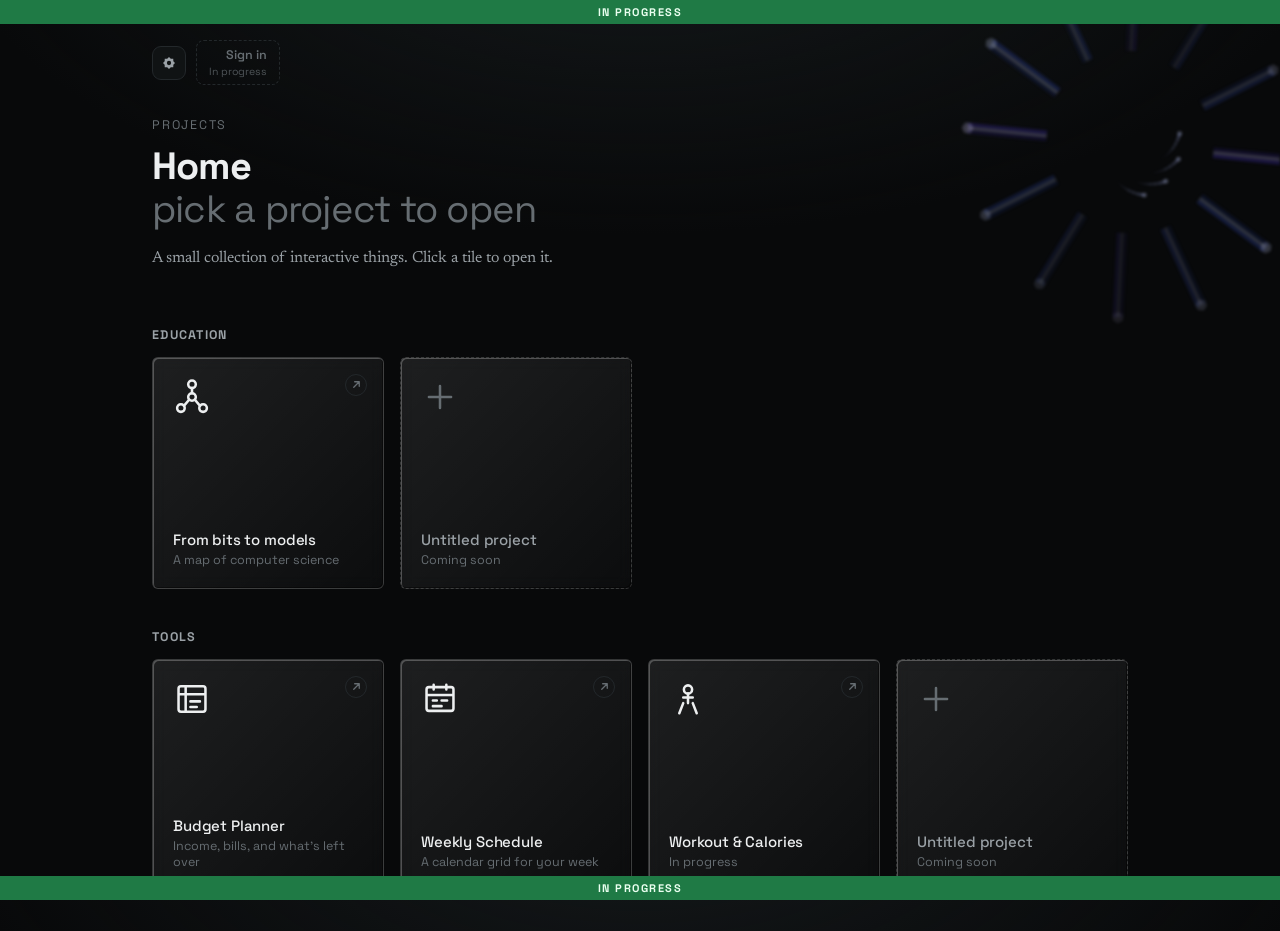
==== index.html @ ea74d9d4 "Remove Games and Misc from the menu again My own regression from the previous commit: the 400%-zoom " ====
<!doctype html>
<html>
<head>
<meta charset="utf-8">
<meta name="viewport" content="width=device-width,initial-scale=1">
<title>Home</title>
<link rel="preconnect" href="https://fonts.googleapis.com">
<link rel="preconnect" href="https://fonts.gstatic.com" crossorigin>
<link href="https://fonts.googleapis.com/css2?family=Space+Grotesk:wght@400;500;700&family=Newsreader:ital,opsz,wght@0,6..72,300;0,6..72,400;1,6..72,300&display=swap" rel="stylesheet">
<link rel="stylesheet" href="style.css?v=21">
</head>
<body>
<canvas id="bg"></canvas>
<div class="bottom-mist" aria-hidden="true"></div>

<div class="page">

  <div class="topbar">
    <button type="button" class="settings-btn" id="settingsBtn" aria-haspopup="dialog" aria-expanded="false" aria-controls="settingsPanel" aria-label="Display settings">
      <svg viewBox="0 0 24 24" width="16" height="16" xmlns="http://www.w3.org/2000/svg" aria-hidden="true">
        <path fill="currentColor" fill-rule="evenodd" d="M21,12 L18.5,14.7 L18.4,18.4 L14.7,18.5 L12,21 L9.3,18.5 L5.6,18.4 L5.5,14.7 L3,12 L5.5,9.3 L5.6,5.6 L9.3,5.5 L12,3 L14.7,5.5 L18.4,5.6 L18.5,9.3 Z M8.8,12 A3.2,3.2 0 1,0 15.2,12 A3.2,3.2 0 1,0 8.8,12 Z"/>
      </svg>
    </button>
    <div id="authWidget" class="auth-widget"></div>

    <div class="settings-panel" id="settingsPanel" role="dialog" aria-label="Display settings" hidden>
      <div class="settings-head">
        <h2>Display</h2>
        <button type="button" class="settings-close" id="settingsClose" aria-label="Close">&times;</button>
      </div>

      <div class="settings-row">
        <label for="setHue">Theme color</label>
        <input type="range" id="setHue" min="0" max="359" step="1">
      </div>
      <label class="settings-check">
        <input type="checkbox" id="setRandomHue">
        Random color each visit
      </label>

      <div class="settings-div"></div>
      <p class="settings-label">Background components</p>

      <label class="settings-check"><input type="checkbox" id="setRods"> Spinning rod ring</label>
      <label class="settings-check"><input type="checkbox" id="setLights"> Flying lights</label>
      <label class="settings-check"><input type="checkbox" id="setFlakes"> Drifting flakes</label>
      <label class="settings-check"><input type="checkbox" id="setMist"> Bottom mist glow</label>

      <button type="button" class="ghost-btn" id="settingsReset">Reset to defaults</button>
    </div>
  </div>

  <header>
    <p class="eyebrow">Projects</p>
    <h1>Home<span>pick a project to open</span></h1>
    <p class="blurb">A small collection of interactive things. Click a tile to open it.</p>
  </header>

  <section class="category">
    <h2 class="category-title">Education</h2>
    <div class="grid">

      <a class="tile" href="from-bits-to-models/map.html">
        <div class="icon" aria-hidden="true">
          <svg viewBox="0 0 24 24" fill="none" xmlns="http://www.w3.org/2000/svg">
            <circle cx="5" cy="19" r="2.4" stroke="currentColor" stroke-width="1.6"/>
            <circle cx="12" cy="12" r="2.4" stroke="currentColor" stroke-width="1.6"/>
            <circle cx="19" cy="19" r="2.4" stroke="currentColor" stroke-width="1.6"/>
            <circle cx="12" cy="4" r="2.4" stroke="currentColor" stroke-width="1.6"/>
            <path d="M6.9 17.6 10.3 13.6M13.7 13.6 17.1 17.6M12 9.6V6.4" stroke="currentColor" stroke-width="1.6" stroke-linecap="round"/>
          </svg>
        </div>
        <div>
          <div class="label">From bits to models</div>
          <div class="sub">A map of computer science</div>
        </div>
        <span class="go" aria-hidden="true">
          <svg viewBox="0 0 12 12" fill="none" xmlns="http://www.w3.org/2000/svg">
            <path d="M3 9 9 3M4 3h5v5" stroke="currentColor" stroke-width="1.4" stroke-linecap="round" stroke-linejoin="round"/>
          </svg>
        </span>
      </a>

      <div class="tile placeholder" aria-disabled="true">
        <div class="icon" aria-hidden="true">
          <svg viewBox="0 0 24 24" fill="none" xmlns="http://www.w3.org/2000/svg">
            <path d="M12 5v14M5 12h14" stroke="currentColor" stroke-width="1.6" stroke-linecap="round"/>
          </svg>
        </div>
        <div>
          <div class="label">Untitled project</div>
          <div class="sub">Coming soon</div>
        </div>
      </div>

    </div>
  </section>

  <section class="category">
    <h2 class="category-title">Tools</h2>
    <div class="grid">

      <a class="tile" href="budget-planner/planner.html">
        <div class="icon" aria-hidden="true">
          <svg viewBox="0 0 24 24" fill="none" xmlns="http://www.w3.org/2000/svg">
            <rect x="3.5" y="4" width="17" height="16" rx="1.5" stroke="currentColor" stroke-width="1.6"/>
            <path d="M3.5 9h17M8 4v16" stroke="currentColor" stroke-width="1.6"/>
            <path d="M11 13.5h6M11 17h4" stroke="currentColor" stroke-width="1.6" stroke-linecap="round"/>
          </svg>
        </div>
        <div>
          <div class="label">Budget Planner</div>
          <div class="sub">Income, bills, and what's left over</div>
        </div>
        <span class="go" aria-hidden="true">
          <svg viewBox="0 0 12 12" fill="none" xmlns="http://www.w3.org/2000/svg">
            <path d="M3 9 9 3M4 3h5v5" stroke="currentColor" stroke-width="1.4" stroke-linecap="round" stroke-linejoin="round"/>
          </svg>
        </span>
      </a>

      <a class="tile" href="weekly-schedule/schedule.html">
        <div class="icon" aria-hidden="true">
          <svg viewBox="0 0 24 24" fill="none" xmlns="http://www.w3.org/2000/svg">
            <rect x="3.5" y="4.5" width="17" height="15" rx="1.5" stroke="currentColor" stroke-width="1.6"/>
            <path d="M3.5 9.5h17" stroke="currentColor" stroke-width="1.6"/>
            <path d="M8 3v3M16 3v3" stroke="currentColor" stroke-width="1.6" stroke-linecap="round"/>
            <path d="M7.5 13h2.5M13 13h3.5M7.5 16.5h5.5" stroke="currentColor" stroke-width="1.6" stroke-linecap="round"/>
          </svg>
        </div>
        <div>
          <div class="label">Weekly Schedule</div>
          <div class="sub">A calendar grid for your week</div>
        </div>
        <span class="go" aria-hidden="true">
          <svg viewBox="0 0 12 12" fill="none" xmlns="http://www.w3.org/2000/svg">
            <path d="M3 9 9 3M4 3h5v5" stroke="currentColor" stroke-width="1.4" stroke-linecap="round" stroke-linejoin="round"/>
          </svg>
        </span>
      </a>

      <a class="tile" href="workout-tracker/tracker.html">
        <div class="icon" aria-hidden="true">
          <svg viewBox="0 0 24 24" fill="none" xmlns="http://www.w3.org/2000/svg">
            <circle cx="12" cy="6" r="2.6" stroke="currentColor" stroke-width="1.6"/>
            <path d="M12 8.6v6M9 11h6" stroke="currentColor" stroke-width="1.6" stroke-linecap="round"/>
            <path d="M9 14.6 6.5 21M15 14.6 17.5 21" stroke="currentColor" stroke-width="1.6" stroke-linecap="round"/>
          </svg>
        </div>
        <div>
          <div class="label">Workout &amp; Calories</div>
          <div class="sub">In progress</div>
        </div>
        <span class="go" aria-hidden="true">
          <svg viewBox="0 0 12 12" fill="none" xmlns="http://www.w3.org/2000/svg">
            <path d="M3 9 9 3M4 3h5v5" stroke="currentColor" stroke-width="1.4" stroke-linecap="round" stroke-linejoin="round"/>
          </svg>
        </span>
      </a>

      <div class="tile placeholder" aria-disabled="true">
        <div class="icon" aria-hidden="true">
          <svg viewBox="0 0 24 24" fill="none" xmlns="http://www.w3.org/2000/svg">
            <path d="M12 5v14M5 12h14" stroke="currentColor" stroke-width="1.6" stroke-linecap="round"/>
          </svg>
        </div>
        <div>
          <div class="label">Untitled project</div>
          <div class="sub">Coming soon</div>
        </div>
      </div>

    </div>
  </section>



</div>

<script src="assets/wip-banner.js?v=1"></script>
<script src="assets/spiral-bg.js?v=8"></script>
<script type="module">
  import { initAuthWidget } from "./assets/auth-widget.js?v=2";
  initAuthWidget(document.getElementById("authWidget"));
</script>
<script>
  // ---------------------------------------------------------------
  // display settings -- stored client-side only (localStorage), no
  // account or server involved. Controls which ambient background
  // pieces render and whether their color theme is random each visit
  // or pinned to a chosen hue.
  // ---------------------------------------------------------------
  // a distinct key from Not-e's -- both sites share the ecrane0107.github.io
  // origin, so github.io/Not-e and github.io/U-Not-E would otherwise read
  // and write the exact same localStorage entry and bleed settings into
  // each other
  const SETTINGS_KEY = "unote-display-settings:v1";
  const DEFAULT_SETTINGS = { hue: null, rods: true, lights: true, flakes: false, mist: false };

  function loadSettings() {
    try {
      const raw = localStorage.getItem(SETTINGS_KEY);
      if (!raw) return { ...DEFAULT_SETTINGS };
      const parsed = JSON.parse(raw);
      return { ...DEFAULT_SETTINGS, ...parsed };
    } catch (e) {
      return { ...DEFAULT_SETTINGS };
    }
  }
  function saveSettings(s) {
    try { localStorage.setItem(SETTINGS_KEY, JSON.stringify(s)); } catch (e) { /* private browsing etc -- just won't persist */ }
  }

  let settings = loadSettings();
  let spiral = null;
  const mistEl = document.querySelector(".bottom-mist");

  // (re)builds the whole ambient effect from the current settings --
  // spiral-bg.js's returned handle has its own stop(), so swapping
  // settings live just tears down the old instance and starts a fresh
  // one, no page reload needed
  function applyEffects() {
    if (spiral) spiral.stop();
    spiral = initSpiralBackground(document.getElementById("bg"), {
      intensity: 0.32,
      radiusScale: 0.1,
      centerX: 0.88,
      centerY: 0.16,
      barCount: settings.rods ? 12 : 0,
      cubeCount: settings.flakes ? 10 : 0,
      particleCount: settings.lights ? null : 0,
      fps: 24,
      hue: settings.hue,
    });
    document.documentElement.style.setProperty("--mist-hue", spiral.hue);
    mistEl.classList.toggle("is-hidden", !settings.mist);
  }

  function updateSetting(patch) {
    settings = { ...settings, ...patch };
    saveSettings(settings);
    applyEffects();
    syncControls();
  }

  const hueInput = document.getElementById("setHue");
  const randomHueInput = document.getElementById("setRandomHue");
  const rodsInput = document.getElementById("setRods");
  const lightsInput = document.getElementById("setLights");
  const flakesInput = document.getElementById("setFlakes");
  const mistInput = document.getElementById("setMist");

  function syncControls() {
    const isRandom = settings.hue === null;
    randomHueInput.checked = isRandom;
    hueInput.disabled = isRandom;
    hueInput.value = isRandom ? spiral.hue : settings.hue;
    rodsInput.checked = settings.rods;
    lightsInput.checked = settings.lights;
    flakesInput.checked = settings.flakes;
    mistInput.checked = settings.mist;
  }

  applyEffects();
  syncControls();

  hueInput.addEventListener("input", () => updateSetting({ hue: Number(hueInput.value) }));
  randomHueInput.addEventListener("change", () => {
    updateSetting({ hue: randomHueInput.checked ? null : spiral.hue });
  });
  rodsInput.addEventListener("change", () => updateSetting({ rods: rodsInput.checked }));
  lightsInput.addEventListener("change", () => updateSetting({ lights: lightsInput.checked }));
  flakesInput.addEventListener("change", () => updateSetting({ flakes: flakesInput.checked }));
  mistInput.addEventListener("change", () => updateSetting({ mist: mistInput.checked }));

  document.getElementById("settingsReset").addEventListener("click", () => {
    settings = { ...DEFAULT_SETTINGS };
    saveSettings(settings);
    applyEffects();
    syncControls();
  });

  // ---------------------------------------------------------------
  // settings panel open/close
  // ---------------------------------------------------------------
  const settingsBtn = document.getElementById("settingsBtn");
  const settingsPanel = document.getElementById("settingsPanel");
  function openSettings() {
    settingsPanel.hidden = false;
    settingsBtn.setAttribute("aria-expanded", "true");
  }
  function closeSettings() {
    settingsPanel.hidden = true;
    settingsBtn.setAttribute("aria-expanded", "false");
  }
  settingsBtn.addEventListener("click", () => {
    if (settingsPanel.hidden) openSettings(); else closeSettings();
  });
  document.getElementById("settingsClose").addEventListener("click", closeSettings);
  document.addEventListener("keydown", (e) => {
    if (e.key === "Escape" && !settingsPanel.hidden) closeSettings();
  });
  document.addEventListener("click", (e) => {
    if (settingsPanel.hidden) return;
    if (settingsPanel.contains(e.target) || settingsBtn.contains(e.target)) return;
    closeSettings();
  });
</script>
</body>
</html>
---- style.css ----
:root{
  --ground:#0C0E0F;
  --ground-deep:#08090A;
  --panel:#101314;
  --panel-hi:#1A1E20;
  --line:#23282B;
  --ink:#EDEFF0;
  --ink-mid:#9AA1A6;
  --ink-dim:#666D72;
  --focus:#EDEFF0;
}
*{box-sizing:border-box}
html,body{height:100%}
body{
  margin:0;
  background:
    radial-gradient(ellipse 90% 60% at 50% -10%, #14181A 0%, transparent 60%),
    var(--ground-deep);
  color:var(--ink);
  font-family:"Space Grotesk",system-ui,sans-serif;
  min-height:100dvh;
}

#bg{
  position:fixed;
  inset:0;
  z-index:0;
  width:100%;
  height:100%;
  display:block;
  pointer-events:none;
  filter:blur(1.5px);
}

/* a soft glow rising off the bottom edge of the page -- tinted to match
   whatever random theme color spiral-bg.js picked this load (see the
   inline script setting --mist-hue), gently breathing rather than static
   so it reads as something alive back there, not a flat gradient */
.bottom-mist{
  position:fixed;
  inset:auto 0 0 0;
  height:42vh;
  z-index:0;
  pointer-events:none;
  background:
    radial-gradient(ellipse 85% 100% at 50% 100%, hsla(var(--mist-hue,220), 75%, 58%, .28), transparent 68%),
    radial-gradient(ellipse 50% 70% at 50% 100%, hsla(var(--mist-hue,220), 85%, 70%, .22), transparent 60%);
  filter:blur(6px);
  mix-blend-mode:screen;
  animation:mist-breathe 9s ease-in-out infinite;
}
.bottom-mist.is-hidden{display:none} /* toggled off via the display-settings panel */
@keyframes mist-breathe{
  0%,100%{opacity:.75;transform:translateY(0)}
  50%{opacity:1;transform:translateY(-1.5%)}
}
@media (prefers-reduced-motion:reduce){
  .bottom-mist{animation:none}
}

.page{
  position:relative;
  z-index:1;
  max-width:1040px;
  margin:0 auto;
  padding:40px 32px 40px; /* 24px + the 24px "In progress" banner pinned above (see wip-banner.js) */
  min-height:100dvh;
  display:flex;
  flex-direction:column;
}

/* the display-settings button and the sitewide sign-in widget share one
   row at the top of the page. This used to be position:fixed, with the
   page's top padding hardcoded to clear it -- which only held as long as
   the row stayed exactly one line tall. At high zoom or with a longer
   signed-in name the widget grows and there's nothing left to clear it,
   so the row sits in normal flow now: it can't overlap what follows it,
   whatever height it ends up being. flex-wrap lets the widget drop below
   the gear rather than running off the side. */
.topbar{
  position:relative;
  z-index:5;
  display:flex;
  align-items:center;
  gap:10px;
  flex-wrap:wrap;
  margin-bottom:32px;
}
.settings-btn{
  display:inline-flex;
  align-items:center;
  justify-content:center;
  width:34px;height:34px;
  background:var(--panel);
  border:1px solid var(--line);
  border-radius:9px;
  color:var(--ink-mid);
  cursor:pointer;
}
.settings-btn:hover{color:var(--ink);border-color:var(--ink-dim)}
.settings-btn:focus-visible,
.settings-btn[aria-expanded="true"]{outline:2px solid var(--focus);outline-offset:1px}

/* any page can drop <div id="authWidget"></div> and call
   initAuthWidget() on it (see assets/auth-widget.js) to get the same
   signed-in state -- currently only used here, nested inside .topbar,
   which is what actually fixes it in place; a page using it standalone
   would need its own positioning */
.auth-widget{
  display:flex;
  align-items:center;
  font-family:"Space Grotesk",sans-serif;
}
.auth-signin-btn{
  padding:7px 14px;
  background:var(--ink);
  border:0;
  border-radius:7px;
  color:var(--ground-deep);
  font:600 13px "Space Grotesk",sans-serif;
  cursor:pointer;
}
.auth-signin-btn:hover{background:#fff}
.auth-signin-btn:disabled{opacity:.5;cursor:default}
.auth-signin-btn:focus-visible{outline:2px solid var(--focus);outline-offset:2px}
.auth-user{
  display:flex;
  align-items:center;
  gap:8px;
  padding:5px 6px 5px 12px;
  background:var(--panel);
  border:1px solid var(--line);
  border-radius:20px;
}
.auth-user[hidden]{display:none} /* display:flex above otherwise ties with and beats the UA [hidden] rule */
.auth-avatar{
  width:22px;height:22px;
  border-radius:50%;
  display:block;
}
.auth-name{
  font-size:12.5px;
  font-weight:500;
  color:var(--ink-mid);
  max-width:120px;
  overflow:hidden;
  text-overflow:ellipsis;
  white-space:nowrap;
}
.auth-signout-btn{
  padding:5px 10px;
  background:var(--panel-hi);
  border:1px solid var(--line);
  border-radius:14px;
  color:var(--ink-dim);
  font:500 11.5px "Space Grotesk",sans-serif;
  cursor:pointer;
}
.auth-signout-btn:hover{color:var(--ink);border-color:var(--ink-dim)}
.auth-signout-btn:focus-visible{outline:2px solid var(--focus);outline-offset:1px}
.auth-error{
  margin:0;
  font-size:11.5px;
  color:var(--ink-dim);
  max-width:180px;
  text-align:right;
}

/* display-settings dropdown -- anchored to the bottom of .topbar rather
   than a hardcoded `top`, so it follows the button wherever that row
   ends up. Being absolute (in-page) rather than fixed is what makes it
   usable at high zoom: the panel is taller than a 256px-tall viewport,
   and while it was fixed the bottom of it (mist toggle, reset button)
   couldn't be reached at all -- now the page just scrolls to it.
   Everything in it persists to localStorage only, no account involved. */
.settings-panel{
  position:absolute;
  top:calc(100% + 6px);
  left:0;
  z-index:6;
  width:250px;
  max-width:calc(100vw - 40px);
  padding:16px;
  background:var(--panel);
  border:1px solid var(--line);
  border-radius:12px;
  box-shadow:0 16px 40px rgba(0,0,0,.45);
}
.settings-head{
  display:flex;
  align-items:center;
  justify-content:space-between;
  margin:0 0 12px;
}
.settings-head h2{margin:0;font-size:14px;font-weight:700;color:var(--ink)}
.settings-close{
  width:24px;height:24px;
  display:inline-flex;align-items:center;justify-content:center;
  background:none;
  border:0;
  border-radius:6px;
  color:var(--ink-dim);
  font-size:16px;
  line-height:1;
  cursor:pointer;
}
.settings-close:hover{color:var(--ink)}
.settings-close:focus-visible{outline:2px solid var(--focus);outline-offset:1px}

.settings-row{display:flex;flex-direction:column;gap:8px;margin:0 0 4px}
.settings-row label{font-size:12px;color:var(--ink-mid)}
.settings-row input[type="range"]{
  width:100%;
  accent-color:hsl(var(--mist-hue,220),75%,60%);
}

.settings-check{
  display:flex;
  align-items:center;
  gap:8px;
  padding:6px 0;
  font-size:12.5px;
  color:var(--ink-mid);
  cursor:pointer;
}
.settings-check input{accent-color:var(--ink)}
.settings-check:has(input:disabled){opacity:.5;cursor:default}

.settings-div{height:1px;background:var(--line);margin:10px 0}
.settings-label{
  margin:0 0 2px;
  font-size:11px;
  letter-spacing:.06em;
  text-transform:uppercase;
  color:var(--ink-dim);
}

.settings-panel .ghost-btn{
  width:100%;
  margin-top:10px;
  padding:8px 12px;
  background:var(--ground);
  border:1px solid var(--line);
  border-radius:7px;
  color:var(--ink-mid);
  font:500 12px "Space Grotesk",sans-serif;
  cursor:pointer;
}
.settings-panel .ghost-btn:hover{color:var(--ink);border-color:var(--ink-dim)}

/* sign-in isn't live yet (see assets/auth-widget.js) -- a greyed-out,
   non-interactive stand-in so it reads as "not built yet", same idea as
   the placeholder project tile below */
.auth-placeholder{
  display:flex;
  flex-direction:column;
  align-items:flex-end;
  gap:2px;
  padding:6px 12px;
  border:1px dashed var(--line);
  border-radius:8px;
  cursor:default;
}
.auth-placeholder-label{
  font-size:12.5px;
  font-weight:600;
  color:var(--ink-dim);
}
.auth-placeholder-sub{
  font-size:10.5px;
  color:var(--ink-dim);
  opacity:.75;
}

@media (max-width:560px){
  .page{padding:38px 20px 28px} /* 14px + the 24px top banner */
  .topbar{margin-bottom:22px}
  .auth-name{max-width:70px}
  .settings-panel{width:auto;left:0;right:0;max-width:none}
}

header{margin-bottom:56px}
.eyebrow{
  margin:0 0 12px;
  font-size:12.5px;
  letter-spacing:.14em;
  text-transform:uppercase;
  color:var(--ink-dim);
}
h1{
  margin:0;
  font-size:38px;
  line-height:1.12;
  font-weight:700;
  letter-spacing:-0.02em;
}
h1 span{display:block;color:var(--ink-dim);font-weight:400}
.blurb{
  margin:16px 0 0;
  max-width:52ch;
  font-family:"Newsreader",Georgia,serif;
  font-size:16px;
  line-height:1.55;
  color:var(--ink-mid);
}

.grid{
  position:relative;
  z-index:1;
  display:grid;
  grid-template-columns:repeat(auto-fill,minmax(200px,1fr));
  gap:16px;
}

.tile{
  position:relative;
  z-index:1;
  display:flex;
  flex-direction:column;
  justify-content:space-between;
  aspect-ratio:1/1;
  padding:20px;
  border-radius:6px;
  background:linear-gradient(135deg, rgba(255,255,255,.09), rgba(255,255,255,.02));
  border:1px solid rgba(255,255,255,.16);
  box-shadow:
    inset 1px 1px 0 rgba(255,255,255,.25),
    inset -1px -1px 0 rgba(0,0,0,.45);
  backdrop-filter:blur(8px) saturate(1.05);
  -webkit-backdrop-filter:blur(8px) saturate(1.05);
  text-decoration:none;
  color:var(--ink);
  cursor:pointer;
  transition:transform .18s ease, border-color .18s ease, background .18s ease;
}
.tile:hover{
  background:linear-gradient(135deg, rgba(255,255,255,.15), rgba(255,255,255,.04));
  border-color:rgba(255,255,255,.32);
}
.tile:focus-visible{outline:2px solid var(--focus);outline-offset:2px}

.tile .icon{
  width:38px;height:38px;
  display:flex;align-items:center;justify-content:center;
  color:var(--ink);
}
.tile .icon svg{width:100%;height:100%}

.tile .label{
  font-size:15px;
  font-weight:500;
  letter-spacing:-0.01em;
}
.tile .sub{
  margin-top:3px;
  font-size:12.5px;
  color:var(--ink-dim);
  font-weight:400;
}

.tile .go{
  position:absolute;
  top:16px;right:16px;
  width:22px;height:22px;
  border-radius:50%;
  border:1px solid var(--line);
  display:flex;align-items:center;justify-content:center;
  color:var(--ink-dim);
  transition:border-color .16s ease, color .16s ease, transform .16s ease;
}
.tile:hover .go{border-color:var(--ink-mid);color:var(--ink);transform:translate(1px,-1px)}
.tile .go svg{width:11px;height:11px}

/* placeholder / coming-soon tiles */
.tile.placeholder{
  cursor:default;
  border-style:dashed;
  color:var(--ink-dim);
}
.tile.placeholder:hover{
  background:var(--panel);
  border-color:var(--line);
  transform:none;
}
.tile.placeholder .icon{color:var(--ink-dim)}
.tile.placeholder .go{display:none}
.tile.placeholder .label{color:var(--ink-mid)}

/* project categories -- each is its own heading + its own .grid, so the
   auto-fill tile layout still works exactly the same within a section */
.category{margin-bottom:40px}
.category:last-child{margin-bottom:0}
.category-title{
  margin:0 0 14px;
  font-size:12.5px;
  font-weight:700;
  letter-spacing:.1em;
  text-transform:uppercase;
  color:var(--ink-mid);
}

@media (max-width:560px){
  .page{padding:78px 20px 28px}
  header{margin-bottom:32px}
  h1{font-size:30px}
  .blurb{font-size:14.5px}

  .grid{grid-template-columns:1fr;gap:10px}

  .tile{
    flex-direction:row;
    align-items:center;
    justify-content:flex-start;
    aspect-ratio:auto;
    gap:14px;
    padding:14px 46px 14px 14px;
  }
  .tile .icon{width:30px;height:30px;flex:0 0 auto}
  .tile .icon + div{flex:1;min-width:0}
  .tile .go{top:50%;right:14px;transform:translateY(-50%)}
  .tile:hover .go{transform:translateY(-50%) translate(1px,-1px)}
}
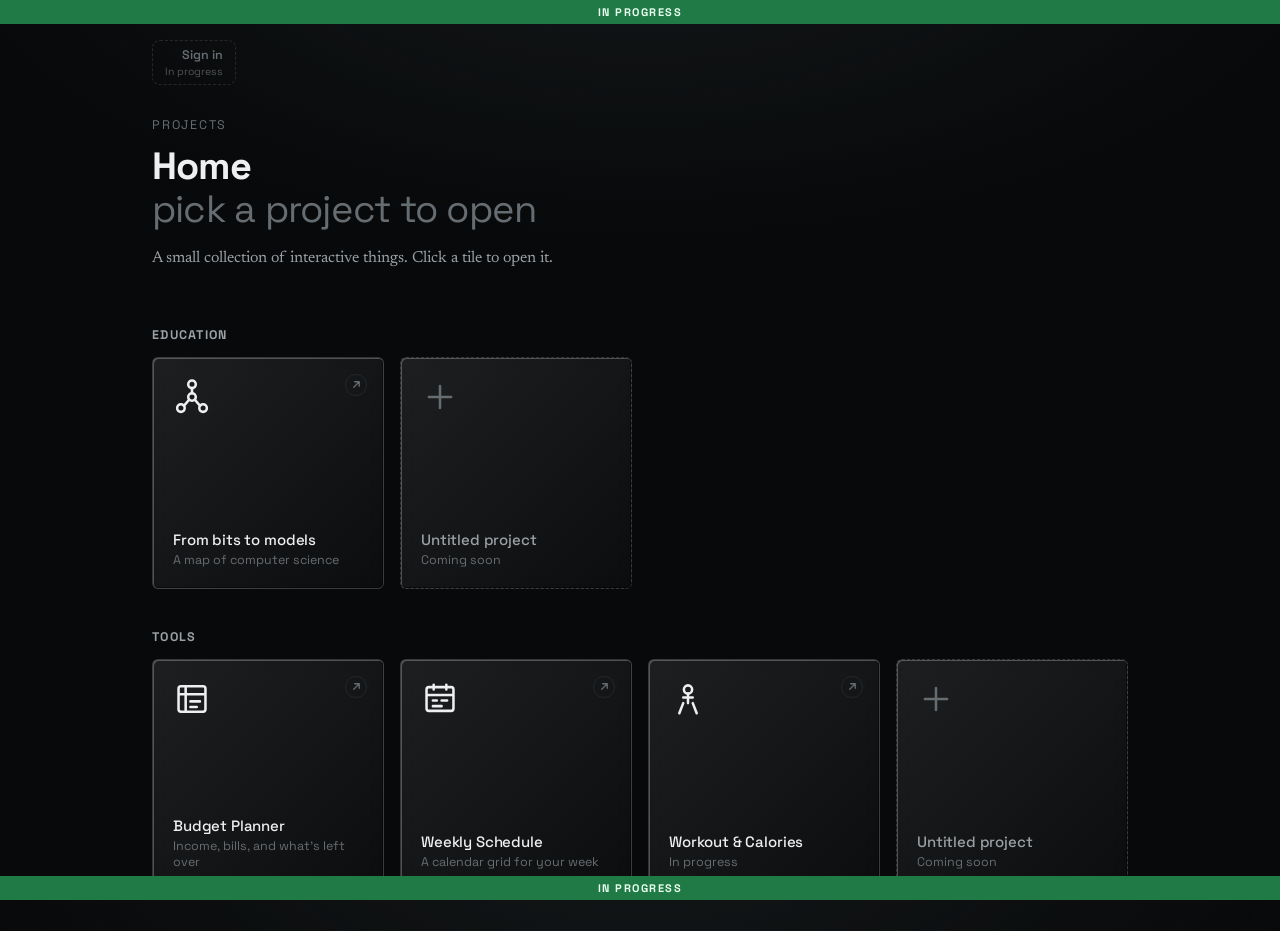
==== commit 3426fa90: "Drop the animated background; keep the menu plain This repo doesn't need the ambient canvas. Removed" ====
--- a/index.html
+++ b/index.html
@@ -7,47 +7,13 @@
 <link rel="preconnect" href="https://fonts.googleapis.com">
 <link rel="preconnect" href="https://fonts.gstatic.com" crossorigin>
 <link href="https://fonts.googleapis.com/css2?family=Space+Grotesk:wght@400;500;700&family=Newsreader:ital,opsz,wght@0,6..72,300;0,6..72,400;1,6..72,300&display=swap" rel="stylesheet">
-<link rel="stylesheet" href="style.css?v=21">
+<link rel="stylesheet" href="style.css?v=22">
 </head>
 <body>
-<canvas id="bg"></canvas>
-<div class="bottom-mist" aria-hidden="true"></div>
-
 <div class="page">
 
   <div class="topbar">
-    <button type="button" class="settings-btn" id="settingsBtn" aria-haspopup="dialog" aria-expanded="false" aria-controls="settingsPanel" aria-label="Display settings">
-      <svg viewBox="0 0 24 24" width="16" height="16" xmlns="http://www.w3.org/2000/svg" aria-hidden="true">
-        <path fill="currentColor" fill-rule="evenodd" d="M21,12 L18.5,14.7 L18.4,18.4 L14.7,18.5 L12,21 L9.3,18.5 L5.6,18.4 L5.5,14.7 L3,12 L5.5,9.3 L5.6,5.6 L9.3,5.5 L12,3 L14.7,5.5 L18.4,5.6 L18.5,9.3 Z M8.8,12 A3.2,3.2 0 1,0 15.2,12 A3.2,3.2 0 1,0 8.8,12 Z"/>
-      </svg>
-    </button>
     <div id="authWidget" class="auth-widget"></div>
-
-    <div class="settings-panel" id="settingsPanel" role="dialog" aria-label="Display settings" hidden>
-      <div class="settings-head">
-        <h2>Display</h2>
-        <button type="button" class="settings-close" id="settingsClose" aria-label="Close">&times;</button>
-      </div>
-
-      <div class="settings-row">
-        <label for="setHue">Theme color</label>
-        <input type="range" id="setHue" min="0" max="359" step="1">
-      </div>
-      <label class="settings-check">
-        <input type="checkbox" id="setRandomHue">
-        Random color each visit
-      </label>
-
-      <div class="settings-div"></div>
-      <p class="settings-label">Background components</p>
-
-      <label class="settings-check"><input type="checkbox" id="setRods"> Spinning rod ring</label>
-      <label class="settings-check"><input type="checkbox" id="setLights"> Flying lights</label>
-      <label class="settings-check"><input type="checkbox" id="setFlakes"> Drifting flakes</label>
-      <label class="settings-check"><input type="checkbox" id="setMist"> Bottom mist glow</label>
-
-      <button type="button" class="ghost-btn" id="settingsReset">Reset to defaults</button>
-    </div>
   </div>
 
   <header>
@@ -174,137 +140,12 @@
   </section>
 
 
-
 </div>
 
 <script src="assets/wip-banner.js?v=1"></script>
-<script src="assets/spiral-bg.js?v=8"></script>
 <script type="module">
   import { initAuthWidget } from "./assets/auth-widget.js?v=2";
   initAuthWidget(document.getElementById("authWidget"));
 </script>
-<script>
-  // ---------------------------------------------------------------
-  // display settings -- stored client-side only (localStorage), no
-  // account or server involved. Controls which ambient background
-  // pieces render and whether their color theme is random each visit
-  // or pinned to a chosen hue.
-  // ---------------------------------------------------------------
-  // a distinct key from Not-e's -- both sites share the ecrane0107.github.io
-  // origin, so github.io/Not-e and github.io/U-Not-E would otherwise read
-  // and write the exact same localStorage entry and bleed settings into
-  // each other
-  const SETTINGS_KEY = "unote-display-settings:v1";
-  const DEFAULT_SETTINGS = { hue: null, rods: true, lights: true, flakes: false, mist: false };
-
-  function loadSettings() {
-    try {
-      const raw = localStorage.getItem(SETTINGS_KEY);
-      if (!raw) return { ...DEFAULT_SETTINGS };
-      const parsed = JSON.parse(raw);
-      return { ...DEFAULT_SETTINGS, ...parsed };
-    } catch (e) {
-      return { ...DEFAULT_SETTINGS };
-    }
-  }
-  function saveSettings(s) {
-    try { localStorage.setItem(SETTINGS_KEY, JSON.stringify(s)); } catch (e) { /* private browsing etc -- just won't persist */ }
-  }
-
-  let settings = loadSettings();
-  let spiral = null;
-  const mistEl = document.querySelector(".bottom-mist");
-
-  // (re)builds the whole ambient effect from the current settings --
-  // spiral-bg.js's returned handle has its own stop(), so swapping
-  // settings live just tears down the old instance and starts a fresh
-  // one, no page reload needed
-  function applyEffects() {
-    if (spiral) spiral.stop();
-    spiral = initSpiralBackground(document.getElementById("bg"), {
-      intensity: 0.32,
-      radiusScale: 0.1,
-      centerX: 0.88,
-      centerY: 0.16,
-      barCount: settings.rods ? 12 : 0,
-      cubeCount: settings.flakes ? 10 : 0,
-      particleCount: settings.lights ? null : 0,
-      fps: 24,
-      hue: settings.hue,
-    });
-    document.documentElement.style.setProperty("--mist-hue", spiral.hue);
-    mistEl.classList.toggle("is-hidden", !settings.mist);
-  }
-
-  function updateSetting(patch) {
-    settings = { ...settings, ...patch };
-    saveSettings(settings);
-    applyEffects();
-    syncControls();
-  }
-
-  const hueInput = document.getElementById("setHue");
-  const randomHueInput = document.getElementById("setRandomHue");
-  const rodsInput = document.getElementById("setRods");
-  const lightsInput = document.getElementById("setLights");
-  const flakesInput = document.getElementById("setFlakes");
-  const mistInput = document.getElementById("setMist");
-
-  function syncControls() {
-    const isRandom = settings.hue === null;
-    randomHueInput.checked = isRandom;
-    hueInput.disabled = isRandom;
-    hueInput.value = isRandom ? spiral.hue : settings.hue;
-    rodsInput.checked = settings.rods;
-    lightsInput.checked = settings.lights;
-    flakesInput.checked = settings.flakes;
-    mistInput.checked = settings.mist;
-  }
-
-  applyEffects();
-  syncControls();
-
-  hueInput.addEventListener("input", () => updateSetting({ hue: Number(hueInput.value) }));
-  randomHueInput.addEventListener("change", () => {
-    updateSetting({ hue: randomHueInput.checked ? null : spiral.hue });
-  });
-  rodsInput.addEventListener("change", () => updateSetting({ rods: rodsInput.checked }));
-  lightsInput.addEventListener("change", () => updateSetting({ lights: lightsInput.checked }));
-  flakesInput.addEventListener("change", () => updateSetting({ flakes: flakesInput.checked }));
-  mistInput.addEventListener("change", () => updateSetting({ mist: mistInput.checked }));
-
-  document.getElementById("settingsReset").addEventListener("click", () => {
-    settings = { ...DEFAULT_SETTINGS };
-    saveSettings(settings);
-    applyEffects();
-    syncControls();
-  });
-
-  // ---------------------------------------------------------------
-  // settings panel open/close
-  // ---------------------------------------------------------------
-  const settingsBtn = document.getElementById("settingsBtn");
-  const settingsPanel = document.getElementById("settingsPanel");
-  function openSettings() {
-    settingsPanel.hidden = false;
-    settingsBtn.setAttribute("aria-expanded", "true");
-  }
-  function closeSettings() {
-    settingsPanel.hidden = true;
-    settingsBtn.setAttribute("aria-expanded", "false");
-  }
-  settingsBtn.addEventListener("click", () => {
-    if (settingsPanel.hidden) openSettings(); else closeSettings();
-  });
-  document.getElementById("settingsClose").addEventListener("click", closeSettings);
-  document.addEventListener("keydown", (e) => {
-    if (e.key === "Escape" && !settingsPanel.hidden) closeSettings();
-  });
-  document.addEventListener("click", (e) => {
-    if (settingsPanel.hidden) return;
-    if (settingsPanel.contains(e.target) || settingsBtn.contains(e.target)) return;
-    closeSettings();
-  });
-</script>
 </body>
 </html>
--- a/style.css
+++ b/style.css
@@ -21,43 +21,6 @@
   min-height:100dvh;
 }
 
-#bg{
-  position:fixed;
-  inset:0;
-  z-index:0;
-  width:100%;
-  height:100%;
-  display:block;
-  pointer-events:none;
-  filter:blur(1.5px);
-}
-
-/* a soft glow rising off the bottom edge of the page -- tinted to match
-   whatever random theme color spiral-bg.js picked this load (see the
-   inline script setting --mist-hue), gently breathing rather than static
-   so it reads as something alive back there, not a flat gradient */
-.bottom-mist{
-  position:fixed;
-  inset:auto 0 0 0;
-  height:42vh;
-  z-index:0;
-  pointer-events:none;
-  background:
-    radial-gradient(ellipse 85% 100% at 50% 100%, hsla(var(--mist-hue,220), 75%, 58%, .28), transparent 68%),
-    radial-gradient(ellipse 50% 70% at 50% 100%, hsla(var(--mist-hue,220), 85%, 70%, .22), transparent 60%);
-  filter:blur(6px);
-  mix-blend-mode:screen;
-  animation:mist-breathe 9s ease-in-out infinite;
-}
-.bottom-mist.is-hidden{display:none} /* toggled off via the display-settings panel */
-@keyframes mist-breathe{
-  0%,100%{opacity:.75;transform:translateY(0)}
-  50%{opacity:1;transform:translateY(-1.5%)}
-}
-@media (prefers-reduced-motion:reduce){
-  .bottom-mist{animation:none}
-}
-
 .page{
   position:relative;
   z-index:1;
@@ -86,20 +49,6 @@
   flex-wrap:wrap;
   margin-bottom:32px;
 }
-.settings-btn{
-  display:inline-flex;
-  align-items:center;
-  justify-content:center;
-  width:34px;height:34px;
-  background:var(--panel);
-  border:1px solid var(--line);
-  border-radius:9px;
-  color:var(--ink-mid);
-  cursor:pointer;
-}
-.settings-btn:hover{color:var(--ink);border-color:var(--ink-dim)}
-.settings-btn:focus-visible,
-.settings-btn[aria-expanded="true"]{outline:2px solid var(--focus);outline-offset:1px}
 
 /* any page can drop <div id="authWidget"></div> and call
    initAuthWidget() on it (see assets/auth-widget.js) to get the same
@@ -166,88 +115,6 @@
   text-align:right;
 }
 
-/* display-settings dropdown -- anchored to the bottom of .topbar rather
-   than a hardcoded `top`, so it follows the button wherever that row
-   ends up. Being absolute (in-page) rather than fixed is what makes it
-   usable at high zoom: the panel is taller than a 256px-tall viewport,
-   and while it was fixed the bottom of it (mist toggle, reset button)
-   couldn't be reached at all -- now the page just scrolls to it.
-   Everything in it persists to localStorage only, no account involved. */
-.settings-panel{
-  position:absolute;
-  top:calc(100% + 6px);
-  left:0;
-  z-index:6;
-  width:250px;
-  max-width:calc(100vw - 40px);
-  padding:16px;
-  background:var(--panel);
-  border:1px solid var(--line);
-  border-radius:12px;
-  box-shadow:0 16px 40px rgba(0,0,0,.45);
-}
-.settings-head{
-  display:flex;
-  align-items:center;
-  justify-content:space-between;
-  margin:0 0 12px;
-}
-.settings-head h2{margin:0;font-size:14px;font-weight:700;color:var(--ink)}
-.settings-close{
-  width:24px;height:24px;
-  display:inline-flex;align-items:center;justify-content:center;
-  background:none;
-  border:0;
-  border-radius:6px;
-  color:var(--ink-dim);
-  font-size:16px;
-  line-height:1;
-  cursor:pointer;
-}
-.settings-close:hover{color:var(--ink)}
-.settings-close:focus-visible{outline:2px solid var(--focus);outline-offset:1px}
-
-.settings-row{display:flex;flex-direction:column;gap:8px;margin:0 0 4px}
-.settings-row label{font-size:12px;color:var(--ink-mid)}
-.settings-row input[type="range"]{
-  width:100%;
-  accent-color:hsl(var(--mist-hue,220),75%,60%);
-}
-
-.settings-check{
-  display:flex;
-  align-items:center;
-  gap:8px;
-  padding:6px 0;
-  font-size:12.5px;
-  color:var(--ink-mid);
-  cursor:pointer;
-}
-.settings-check input{accent-color:var(--ink)}
-.settings-check:has(input:disabled){opacity:.5;cursor:default}
-
-.settings-div{height:1px;background:var(--line);margin:10px 0}
-.settings-label{
-  margin:0 0 2px;
-  font-size:11px;
-  letter-spacing:.06em;
-  text-transform:uppercase;
-  color:var(--ink-dim);
-}
-
-.settings-panel .ghost-btn{
-  width:100%;
-  margin-top:10px;
-  padding:8px 12px;
-  background:var(--ground);
-  border:1px solid var(--line);
-  border-radius:7px;
-  color:var(--ink-mid);
-  font:500 12px "Space Grotesk",sans-serif;
-  cursor:pointer;
-}
-.settings-panel .ghost-btn:hover{color:var(--ink);border-color:var(--ink-dim)}
-
 /* sign-in isn't live yet (see assets/auth-widget.js) -- a greyed-out,
    non-interactive stand-in so it reads as "not built yet", same idea as
    the placeholder project tile below */
@@ -276,7 +143,6 @@
   .page{padding:38px 20px 28px} /* 14px + the 24px top banner */
   .topbar{margin-bottom:22px}
   .auth-name{max-width:70px}
-  .settings-panel{width:auto;left:0;right:0;max-width:none}
 }
 
 header{margin-bottom:56px}
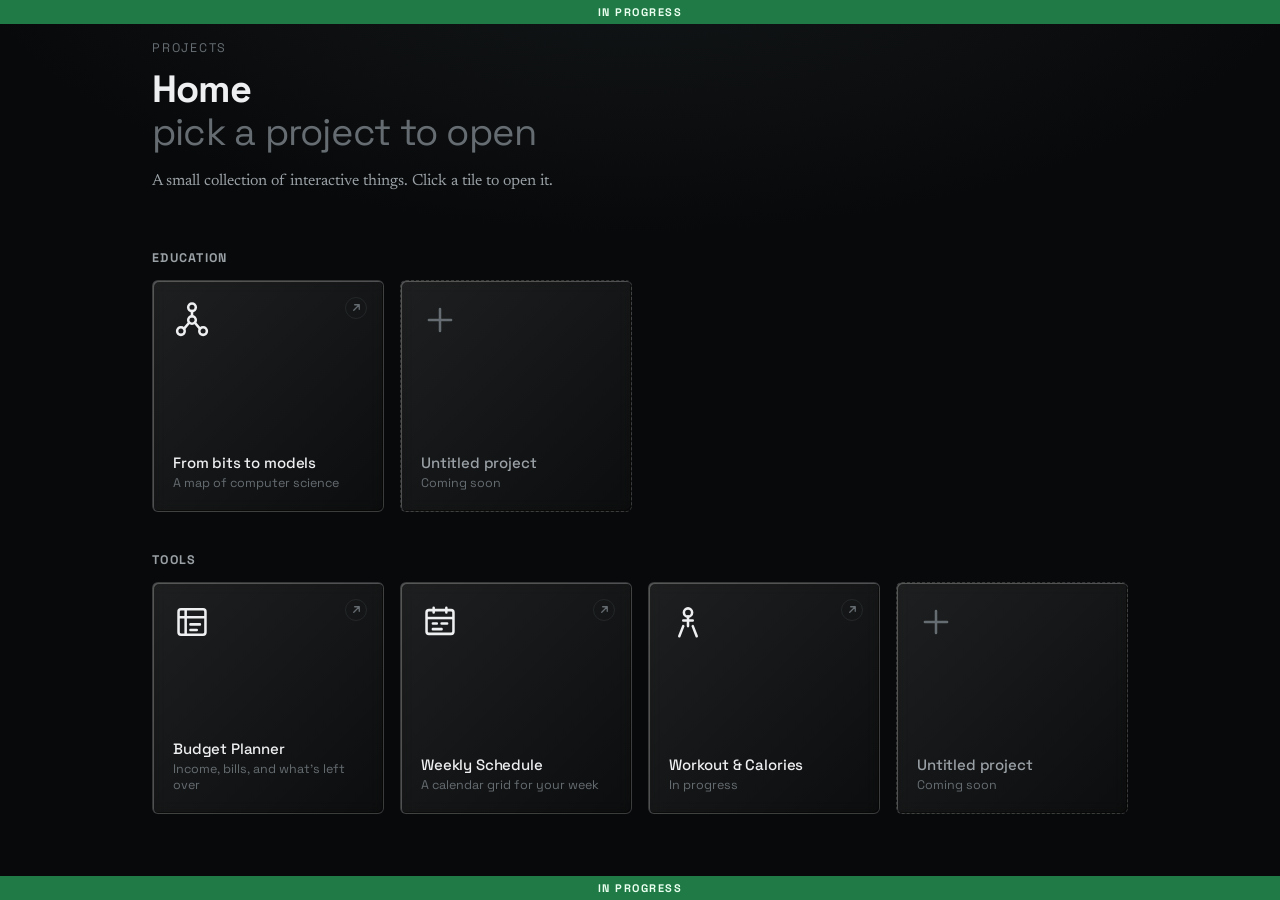
==== commit 2dc28fa6: "Remove the sign-in widget Nothing in this repo is account-gated, and the widget was a disabled place" ====
--- a/index.html
+++ b/index.html
@@ -7,14 +7,10 @@
 <link rel="preconnect" href="https://fonts.googleapis.com">
 <link rel="preconnect" href="https://fonts.gstatic.com" crossorigin>
 <link href="https://fonts.googleapis.com/css2?family=Space+Grotesk:wght@400;500;700&family=Newsreader:ital,opsz,wght@0,6..72,300;0,6..72,400;1,6..72,300&display=swap" rel="stylesheet">
-<link rel="stylesheet" href="style.css?v=22">
+<link rel="stylesheet" href="style.css?v=23">
 </head>
 <body>
 <div class="page">
-
-  <div class="topbar">
-    <div id="authWidget" class="auth-widget"></div>
-  </div>
 
   <header>
     <p class="eyebrow">Projects</p>
@@ -139,13 +135,8 @@
     </div>
   </section>
 
-
 </div>
 
 <script src="assets/wip-banner.js?v=1"></script>
-<script type="module">
-  import { initAuthWidget } from "./assets/auth-widget.js?v=2";
-  initAuthWidget(document.getElementById("authWidget"));
-</script>
 </body>
 </html>
--- a/style.css
+++ b/style.css
@@ -32,117 +32,8 @@
   flex-direction:column;
 }
 
-/* the display-settings button and the sitewide sign-in widget share one
-   row at the top of the page. This used to be position:fixed, with the
-   page's top padding hardcoded to clear it -- which only held as long as
-   the row stayed exactly one line tall. At high zoom or with a longer
-   signed-in name the widget grows and there's nothing left to clear it,
-   so the row sits in normal flow now: it can't overlap what follows it,
-   whatever height it ends up being. flex-wrap lets the widget drop below
-   the gear rather than running off the side. */
-.topbar{
-  position:relative;
-  z-index:5;
-  display:flex;
-  align-items:center;
-  gap:10px;
-  flex-wrap:wrap;
-  margin-bottom:32px;
-}
-
-/* any page can drop <div id="authWidget"></div> and call
-   initAuthWidget() on it (see assets/auth-widget.js) to get the same
-   signed-in state -- currently only used here, nested inside .topbar,
-   which is what actually fixes it in place; a page using it standalone
-   would need its own positioning */
-.auth-widget{
-  display:flex;
-  align-items:center;
-  font-family:"Space Grotesk",sans-serif;
-}
-.auth-signin-btn{
-  padding:7px 14px;
-  background:var(--ink);
-  border:0;
-  border-radius:7px;
-  color:var(--ground-deep);
-  font:600 13px "Space Grotesk",sans-serif;
-  cursor:pointer;
-}
-.auth-signin-btn:hover{background:#fff}
-.auth-signin-btn:disabled{opacity:.5;cursor:default}
-.auth-signin-btn:focus-visible{outline:2px solid var(--focus);outline-offset:2px}
-.auth-user{
-  display:flex;
-  align-items:center;
-  gap:8px;
-  padding:5px 6px 5px 12px;
-  background:var(--panel);
-  border:1px solid var(--line);
-  border-radius:20px;
-}
-.auth-user[hidden]{display:none} /* display:flex above otherwise ties with and beats the UA [hidden] rule */
-.auth-avatar{
-  width:22px;height:22px;
-  border-radius:50%;
-  display:block;
-}
-.auth-name{
-  font-size:12.5px;
-  font-weight:500;
-  color:var(--ink-mid);
-  max-width:120px;
-  overflow:hidden;
-  text-overflow:ellipsis;
-  white-space:nowrap;
-}
-.auth-signout-btn{
-  padding:5px 10px;
-  background:var(--panel-hi);
-  border:1px solid var(--line);
-  border-radius:14px;
-  color:var(--ink-dim);
-  font:500 11.5px "Space Grotesk",sans-serif;
-  cursor:pointer;
-}
-.auth-signout-btn:hover{color:var(--ink);border-color:var(--ink-dim)}
-.auth-signout-btn:focus-visible{outline:2px solid var(--focus);outline-offset:1px}
-.auth-error{
-  margin:0;
-  font-size:11.5px;
-  color:var(--ink-dim);
-  max-width:180px;
-  text-align:right;
-}
-
-/* sign-in isn't live yet (see assets/auth-widget.js) -- a greyed-out,
-   non-interactive stand-in so it reads as "not built yet", same idea as
-   the placeholder project tile below */
-.auth-placeholder{
-  display:flex;
-  flex-direction:column;
-  align-items:flex-end;
-  gap:2px;
-  padding:6px 12px;
-  border:1px dashed var(--line);
-  border-radius:8px;
-  cursor:default;
-}
-.auth-placeholder-label{
-  font-size:12.5px;
-  font-weight:600;
-  color:var(--ink-dim);
-}
-.auth-placeholder-sub{
-  font-size:10.5px;
-  color:var(--ink-dim);
-  opacity:.75;
-}
-
 @media (max-width:560px){
   .page{padding:38px 20px 28px} /* 14px + the 24px top banner */
-  .topbar{margin-bottom:22px}
-  .auth-name{max-width:70px}
 }
 
 header{margin-bottom:56px}
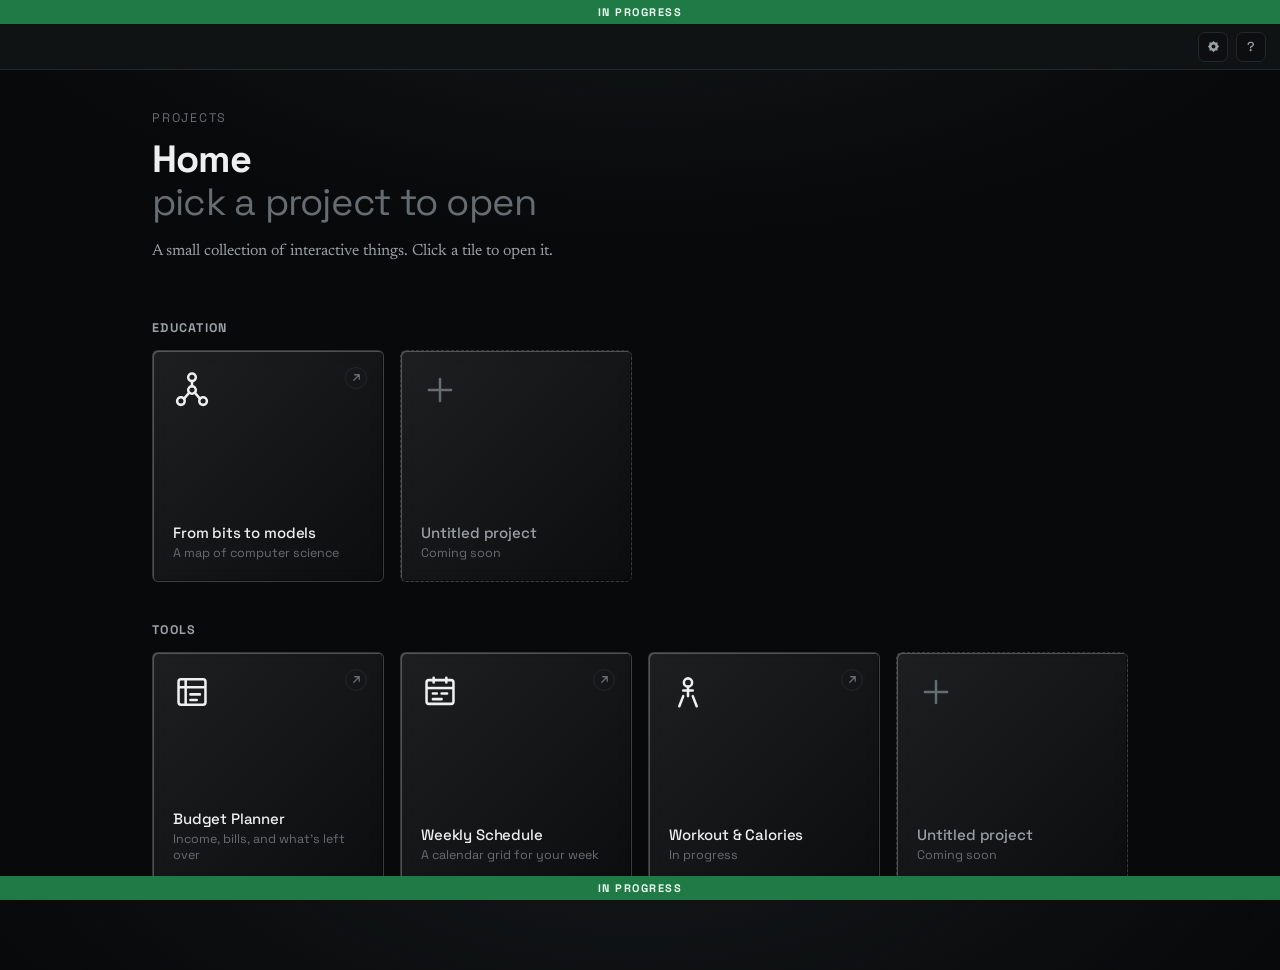
==== commit b40e9d60: "Light mode, a persistent site bar, and week layouts LIGHT MODE   The nine palette variables were cop" ====
--- a/index.html
+++ b/index.html
@@ -1,12 +1,15 @@
 <!doctype html>
 <html>
 <head>
+<script>try{var t=localStorage.getItem("site:theme");document.documentElement.dataset.theme=(t==="light")?"light":"dark"}catch(e){document.documentElement.dataset.theme="dark"}</script>
 <meta charset="utf-8">
 <meta name="viewport" content="width=device-width,initial-scale=1">
 <title>Home</title>
 <link rel="preconnect" href="https://fonts.googleapis.com">
 <link rel="preconnect" href="https://fonts.gstatic.com" crossorigin>
 <link href="https://fonts.googleapis.com/css2?family=Space+Grotesk:wght@400;500;700&family=Newsreader:ital,opsz,wght@0,6..72,300;0,6..72,400;1,6..72,300&display=swap" rel="stylesheet">
+<link rel="stylesheet" href="assets/theme.css?v=2">
+<link rel="stylesheet" href="assets/sitebar.css?v=2">
 <link rel="stylesheet" href="style.css?v=23">
 </head>
 <body>
@@ -138,5 +141,6 @@
 </div>
 
 <script src="assets/wip-banner.js?v=1"></script>
+<script src="assets/sitebar.js?v=2" data-root="" data-where=""></script>
 </body>
 </html>
--- a/assets/theme.css
+++ b/assets/theme.css
@@ -0,0 +1,75 @@
+/* ============================================================
+   SHARED PALETTE — one source of truth for both themes.
+
+   Every page used to declare these nine variables itself, with the
+   same dark values copied into each stylesheet. They live here now,
+   so a page's own :root only carries what is genuinely its own.
+
+   Load this BEFORE the page's stylesheet.
+
+   Roles, so the light values are not just "the dark ones inverted":
+     --ground-deep  the backdrop the page sits on
+     --ground       the page surface, and the well inside a panel
+     --panel        a raised surface: cards, rails, drawers
+     --panel-hi     that surface under the pointer
+     --line         borders and rules
+     --ink          body text and headings
+     --ink-mid      secondary text
+     --ink-dim      captions, placeholders, disabled
+     --accent       a solid button's fill
+     --on-accent    text on that fill
+   ============================================================ */
+
+:root,
+:root[data-theme="dark"]{
+  color-scheme:dark;
+
+  --ground:#0C0E0F;
+  --ground-deep:#08090A;
+  --panel:#101314;
+  --panel-hi:#1A1E20;
+  --line:#23282B;
+  --ink:#EDEFF0;
+  --ink-mid:#9AA1A6;
+  --ink-dim:#666D72;
+  --focus:#EDEFF0;
+
+  --accent:#FFFFFF;
+  --on-accent:#08090A;
+  --accent-hover:#DDE3E7;
+
+  /* long-form reading text, a touch softer than --ink */
+  --prose:#DDE3E7;
+  /* the concept map's node fill, used by CSS and by the canvas alike */
+  --node-fill:#131719;
+  --edge:#9AA1A6;
+  --edge-lit:#FFFFFF;
+
+  /* a hairline shadow does nothing on near-black; light mode needs one */
+  --lift:none;
+}
+
+:root[data-theme="light"]{
+  color-scheme:light;
+
+  --ground:#F4F4F1;
+  --ground-deep:#EDEDE8;
+  --panel:#FFFFFF;
+  --panel-hi:#E9E9E3;
+  --line:#DCDCD3;
+  --ink:#16181B;
+  --ink-mid:#585F66;
+  --ink-dim:#848B93;
+  --focus:#16181B;
+
+  --accent:#16181B;
+  --on-accent:#FFFFFF;
+  --accent-hover:#34383D;
+
+  --prose:#23262A;
+  --node-fill:#FFFFFF;
+  --edge:#6E767D;
+  --edge-lit:#16181B;
+
+  --lift:0 1px 2px rgba(20,22,26,.05);
+}
--- a/assets/sitebar.css
+++ b/assets/sitebar.css
@@ -0,0 +1,165 @@
+/* ============================================================
+   SITE BAR — the one strip every page carries, built by sitebar.js.
+
+   Back, Menu, Settings and Help, in the same place and the same
+   shape everywhere, so leaving a project never means hunting for a
+   differently-placed link.
+
+   Pages that scroll get body padding to clear it. Pages that are a
+   fixed app shell (the concept map) set <body class="app-shell">
+   instead and give up that much height.
+   ============================================================ */
+
+/* --chrome-top / --chrome-bottom are room claimed by something fixed OUTSIDE
+   this bar. U-Not-E's "In progress" strips set them; everywhere else they are
+   zero, and every offset below is written in terms of them so the bar does not
+   have to know what is up there. */
+:root{ --sitebar-h:46px; --chrome-top:0px; --chrome-bottom:0px; }
+
+.sitebar{
+  position:fixed;
+  top:var(--chrome-top);
+  left:0;
+  right:0;
+  z-index:90;
+  height:var(--sitebar-h);
+  display:flex;
+  align-items:center;
+  gap:8px;
+  padding:0 14px;
+  background:var(--panel);
+  border-bottom:1px solid var(--line);
+  font-family:"Space Grotesk",system-ui,sans-serif;
+}
+
+.sb-btn{
+  display:inline-flex;
+  align-items:center;
+  gap:7px;
+  height:30px;
+  padding:0 11px;
+  background:var(--ground);
+  border:1px solid var(--line);
+  border-radius:7px;
+  color:var(--ink-mid);
+  font:500 13px "Space Grotesk",sans-serif;
+  text-decoration:none;
+  cursor:pointer;
+  white-space:nowrap;
+}
+.sb-btn:hover{color:var(--ink);border-color:var(--ink-dim)}
+.sb-btn:focus-visible{outline:2px solid var(--focus);outline-offset:1px}
+.sb-btn svg{flex:0 0 auto}
+.sb-btn--icon{width:30px;padding:0;justify-content:center}
+.sb-spacer{margin-left:auto}
+
+/* the project's own name, so the bar says where you are */
+.sb-where{
+  min-width:0;
+  overflow:hidden;
+  text-overflow:ellipsis;
+  white-space:nowrap;
+  font:500 13px "Space Grotesk",sans-serif;
+  color:var(--ink-dim);
+}
+
+/* ---------- panels hung off the bar ---------- */
+.sb-pop{
+  position:fixed;
+  top:calc(var(--chrome-top) + var(--sitebar-h) + 6px);
+  right:12px;
+  z-index:91;
+  width:min(340px,calc(100vw - 24px));
+  max-height:calc(100dvh - var(--chrome-top) - var(--chrome-bottom) - var(--sitebar-h) - 24px);
+  overflow-y:auto;
+  padding:16px 18px 18px;
+  background:var(--panel);
+  border:1px solid var(--line);
+  border-radius:11px;
+  box-shadow:0 18px 44px rgba(0,0,0,.42);
+}
+:root[data-theme="light"] .sb-pop{box-shadow:0 18px 44px rgba(20,22,26,.16)}
+.sb-pop[hidden]{display:none}
+.sb-pop h2{
+  margin:0 0 2px;
+  font:700 17px "Space Grotesk",sans-serif;
+  letter-spacing:-0.01em;
+  color:var(--ink);
+}
+.sb-pop p{
+  margin:0 0 12px;
+  font-family:"Newsreader",Georgia,serif;
+  font-size:15px;
+  line-height:1.55;
+  color:var(--ink-mid);
+}
+.sb-pop p:last-child{margin-bottom:0}
+.sb-pop h3{
+  margin:18px 0 6px;
+  font:500 12.5px "Space Grotesk",sans-serif;
+  letter-spacing:.03em;
+  text-transform:uppercase;
+  color:var(--ink-dim);
+}
+.sb-pop-head{display:flex;align-items:flex-start;gap:10px;margin-bottom:10px}
+.sb-pop-head h2{flex:1;min-width:0}
+.sb-close{
+  flex:0 0 auto;
+  width:26px;height:26px;
+  display:grid;place-items:center;
+  background:none;
+  border:1px solid transparent;
+  border-radius:6px;
+  color:var(--ink-dim);
+  font-size:19px;
+  line-height:1;
+  cursor:pointer;
+}
+.sb-close:hover{color:var(--ink);border-color:var(--line);background:var(--ground)}
+.sb-close:focus-visible{outline:2px solid var(--focus);outline-offset:1px}
+
+/* ---------- theme switch ---------- */
+.sb-seg{display:flex;gap:0;margin-bottom:4px}
+.sb-seg button{
+  flex:1;
+  display:inline-flex;
+  align-items:center;
+  justify-content:center;
+  gap:7px;
+  padding:8px 10px;
+  background:var(--ground);
+  border:1px solid var(--line);
+  color:var(--ink-mid);
+  font:500 13px "Space Grotesk",sans-serif;
+  cursor:pointer;
+}
+.sb-seg button:first-child{border-radius:7px 0 0 7px}
+.sb-seg button:last-child{border-radius:0 7px 7px 0;border-left:0}
+.sb-seg button:hover{color:var(--ink)}
+.sb-seg button[aria-pressed="true"]{
+  background:var(--accent);
+  border-color:var(--accent);
+  color:var(--on-accent);
+}
+.sb-seg button:focus-visible{outline:2px solid var(--focus);outline-offset:1px}
+
+/* anything a page wants to add to the settings panel lands here */
+#sbExtra:empty{display:none}
+#sbExtra{margin-top:6px}
+
+/* ---------- page clearance ----------
+   A scrolling page is pushed down by the bar. A fixed app shell cannot be
+   pushed — it is sized to the viewport — so it gives up that much height
+   and starts below instead. */
+body{padding-top:calc(var(--chrome-top) + var(--sitebar-h))}
+body.app-shell{padding-top:0}
+body.app-shell .shell{
+  margin-top:calc(var(--chrome-top) + var(--sitebar-h));
+  height:calc(100dvh - var(--chrome-top) - var(--chrome-bottom) - var(--sitebar-h));
+}
+
+@media (max-width:560px){
+  .sb-where{display:none}
+  .sb-btn--wide span{display:none}
+  .sb-btn--wide{width:30px;padding:0;justify-content:center}
+}
--- a/style.css
+++ b/style.css
@@ -1,13 +1,4 @@
 :root{
-  --ground:#0C0E0F;
-  --ground-deep:#08090A;
-  --panel:#101314;
-  --panel-hi:#1A1E20;
-  --line:#23282B;
-  --ink:#EDEFF0;
-  --ink-mid:#9AA1A6;
-  --ink-dim:#666D72;
-  --focus:#EDEFF0;
 }
 *{box-sizing:border-box}
 html,body{height:100%}
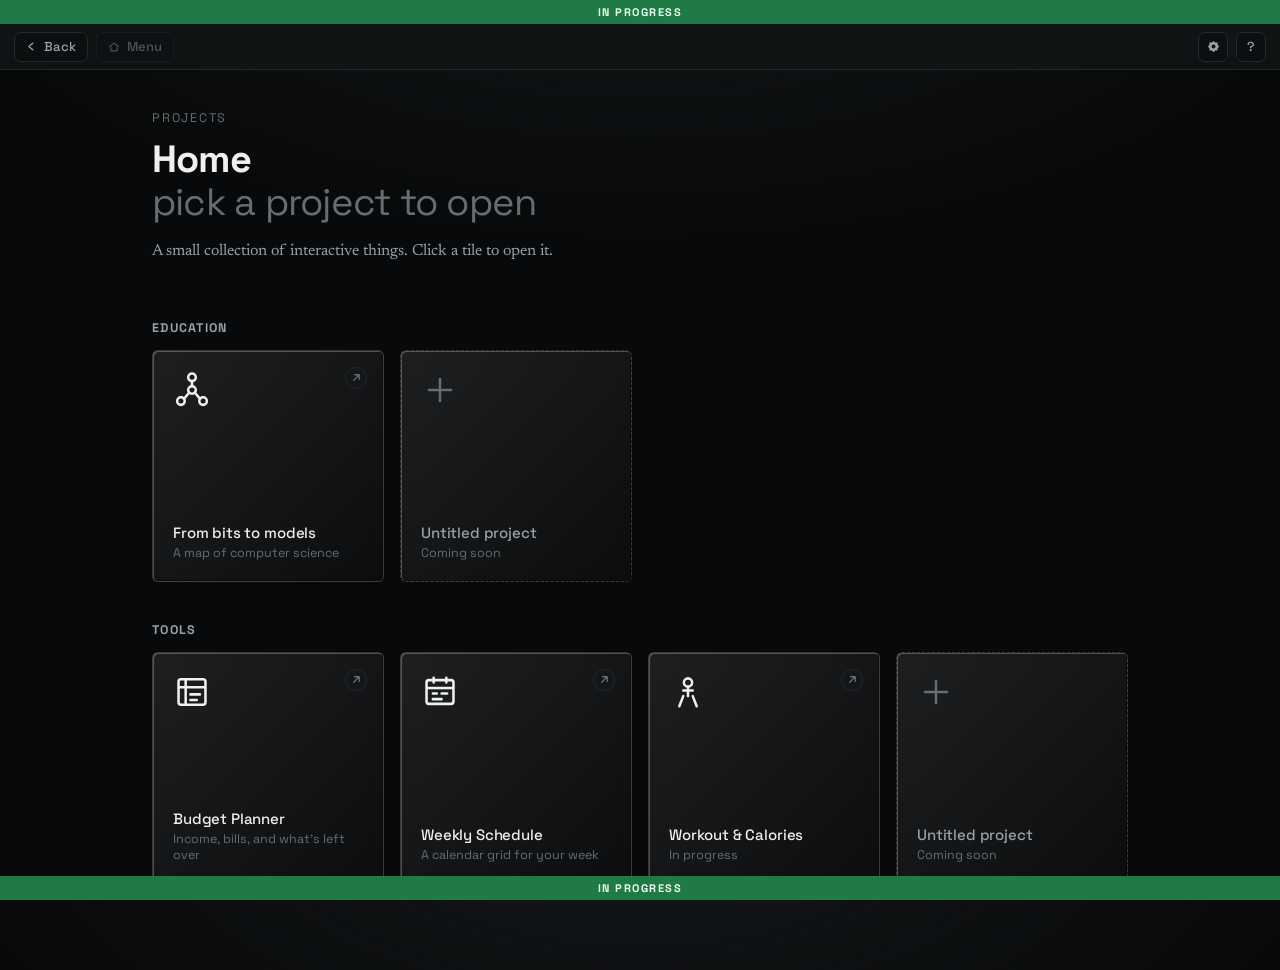
==== commit abbda155: "Same bar in the same place everywhere, and light mode that reaches the home page THE BAR   Back and " ====
--- a/index.html
+++ b/index.html
@@ -8,8 +8,8 @@
 <link rel="preconnect" href="https://fonts.googleapis.com">
 <link rel="preconnect" href="https://fonts.gstatic.com" crossorigin>
 <link href="https://fonts.googleapis.com/css2?family=Space+Grotesk:wght@400;500;700&family=Newsreader:ital,opsz,wght@0,6..72,300;0,6..72,400;1,6..72,300&display=swap" rel="stylesheet">
-<link rel="stylesheet" href="assets/theme.css?v=2">
-<link rel="stylesheet" href="assets/sitebar.css?v=2">
+<link rel="stylesheet" href="assets/theme.css?v=3">
+<link rel="stylesheet" href="assets/sitebar.css?v=3">
 <link rel="stylesheet" href="style.css?v=23">
 </head>
 <body>
@@ -141,6 +141,6 @@
 </div>
 
 <script src="assets/wip-banner.js?v=1"></script>
-<script src="assets/sitebar.js?v=2" data-root="" data-where=""></script>
+<script src="assets/sitebar.js?v=3" data-root="" data-where=""></script>
 </body>
 </html>
--- a/assets/theme.css
+++ b/assets/theme.css
@@ -38,6 +38,21 @@
   --on-accent:#08090A;
   --accent-hover:#DDE3E7;
 
+  /* the wash behind the top of every page */
+  --body-tint:#14181A;
+
+  /* the home page's tiles are glass: a tint, an edge, and two inset
+     hairlines that fake a lit top-left and a shaded bottom-right */
+  --glass:rgba(255,255,255,.09);
+  --glass-2:rgba(255,255,255,.02);
+  --glass-hi:rgba(255,255,255,.15);
+  --glass-hi-2:rgba(255,255,255,.04);
+  --glass-edge:rgba(255,255,255,.16);
+  --glass-edge-hi:rgba(255,255,255,.32);
+  --glass-lit:rgba(255,255,255,.25);
+  --glass-shade:rgba(0,0,0,.45);
+  --drop:rgba(0,0,0,.45);
+
   /* long-form reading text, a touch softer than --ink */
   --prose:#DDE3E7;
   /* the concept map's node fill, used by CSS and by the canvas alike */
@@ -66,6 +81,25 @@
   --on-accent:#FFFFFF;
   --accent-hover:#34383D;
 
+  /* The same wash, warmed rather than darkened. On a light page the tint
+     has to sit slightly darker than the ground to read as a wash at all,
+     which is the opposite of what it does on a dark one. */
+  --body-tint:#E4E4DD;
+
+  /* Glass is white-on-dark by construction. On white it disappears, so
+     light mode tints with ink instead and the lit and shaded hairlines
+     swap round: light from above still means a pale top edge, but here
+     that is the panel itself and the shading has to darken. */
+  --glass:rgba(22,24,27,.035);
+  --glass-2:rgba(22,24,27,.012);
+  --glass-hi:rgba(22,24,27,.07);
+  --glass-hi-2:rgba(22,24,27,.02);
+  --glass-edge:rgba(22,24,27,.14);
+  --glass-edge-hi:rgba(22,24,27,.28);
+  --glass-lit:rgba(255,255,255,.9);
+  --glass-shade:rgba(22,24,27,.10);
+  --drop:rgba(20,22,26,.16);
+
   --prose:#23262A;
   --node-fill:#FFFFFF;
   --edge:#6E767D;
--- a/assets/sitebar.css
+++ b/assets/sitebar.css
@@ -50,6 +50,16 @@
 .sb-btn:hover{color:var(--ink);border-color:var(--ink-dim)}
 .sb-btn:focus-visible{outline:2px solid var(--focus);outline-offset:1px}
 .sb-btn svg{flex:0 0 auto}
+
+/* Back with nothing behind it, and Menu while you are already on the menu.
+   Both keep their place so the strip never shifts between pages. */
+.sb-btn:disabled,
+.sb-btn.is-here{
+  opacity:.45;
+  cursor:default;
+}
+.sb-btn:disabled:hover,
+.sb-btn.is-here:hover{color:var(--ink-mid);border-color:var(--line)}
 .sb-btn--icon{width:30px;padding:0;justify-content:center}
 .sb-spacer{margin-left:auto}
 
--- a/style.css
+++ b/style.css
@@ -5,7 +5,7 @@
 body{
   margin:0;
   background:
-    radial-gradient(ellipse 90% 60% at 50% -10%, #14181A 0%, transparent 60%),
+    radial-gradient(ellipse 90% 60% at 50% -10%, var(--body-tint) 0%, transparent 60%),
     var(--ground-deep);
   color:var(--ink);
   font-family:"Space Grotesk",system-ui,sans-serif;
@@ -69,11 +69,11 @@
   aspect-ratio:1/1;
   padding:20px;
   border-radius:6px;
-  background:linear-gradient(135deg, rgba(255,255,255,.09), rgba(255,255,255,.02));
-  border:1px solid rgba(255,255,255,.16);
+  background:linear-gradient(135deg, var(--glass), var(--glass-2));
+  border:1px solid var(--glass-edge);
   box-shadow:
-    inset 1px 1px 0 rgba(255,255,255,.25),
-    inset -1px -1px 0 rgba(0,0,0,.45);
+    inset 1px 1px 0 var(--glass-lit),
+    inset -1px -1px 0 var(--glass-shade);
   backdrop-filter:blur(8px) saturate(1.05);
   -webkit-backdrop-filter:blur(8px) saturate(1.05);
   text-decoration:none;
@@ -82,8 +82,8 @@
   transition:transform .18s ease, border-color .18s ease, background .18s ease;
 }
 .tile:hover{
-  background:linear-gradient(135deg, rgba(255,255,255,.15), rgba(255,255,255,.04));
-  border-color:rgba(255,255,255,.32);
+  background:linear-gradient(135deg, var(--glass-hi), var(--glass-hi-2));
+  border-color:var(--glass-edge-hi);
 }
 .tile:focus-visible{outline:2px solid var(--focus);outline-offset:2px}
 
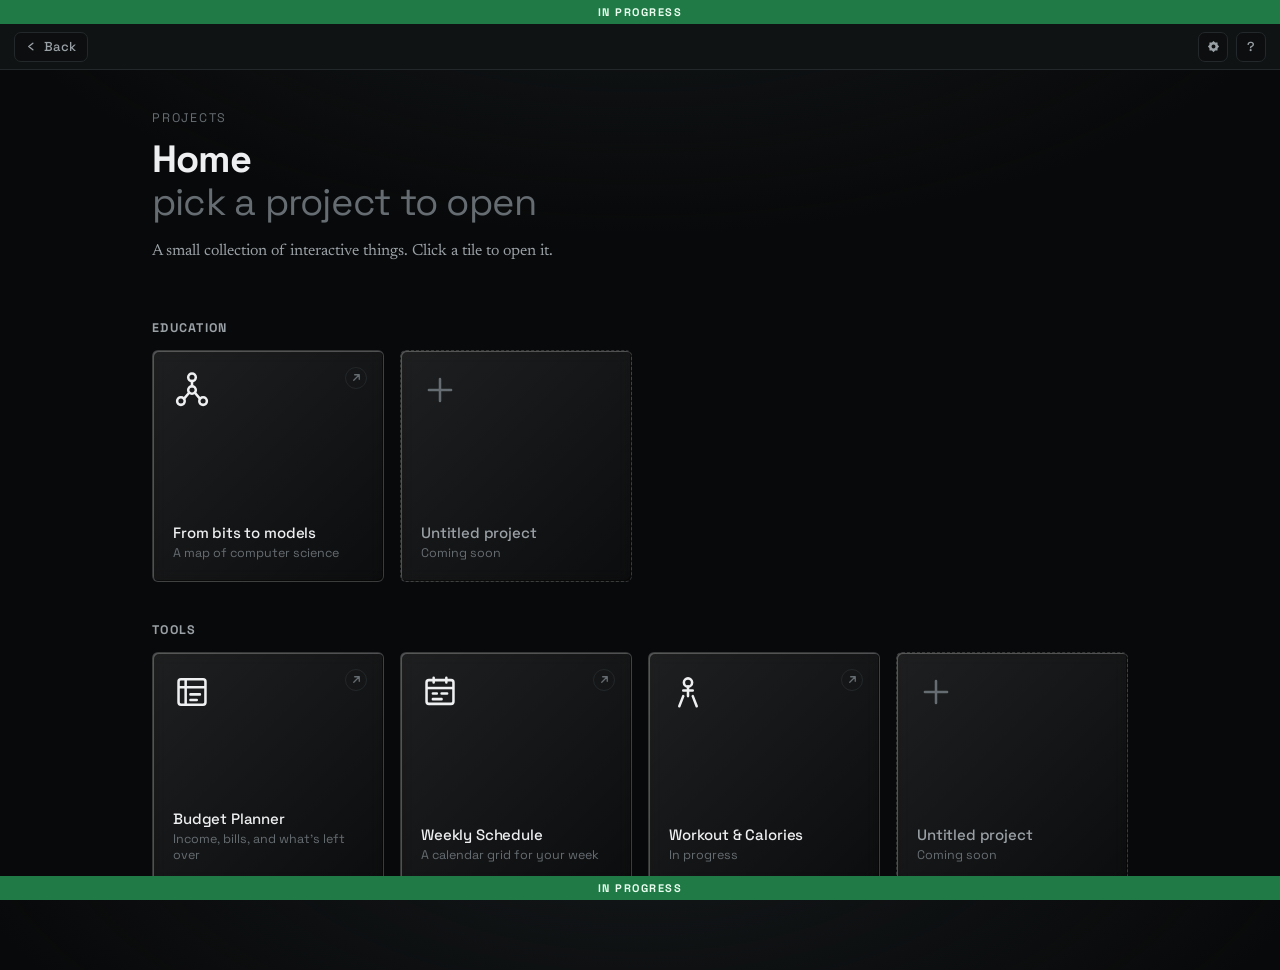
==== commit dae0e495: "Drop the Menu button on the menu, and even up the scrollbars Keeping a greyed-out Menu button on the" ====
--- a/index.html
+++ b/index.html
@@ -8,9 +8,9 @@
 <link rel="preconnect" href="https://fonts.googleapis.com">
 <link rel="preconnect" href="https://fonts.gstatic.com" crossorigin>
 <link href="https://fonts.googleapis.com/css2?family=Space+Grotesk:wght@400;500;700&family=Newsreader:ital,opsz,wght@0,6..72,300;0,6..72,400;1,6..72,300&display=swap" rel="stylesheet">
-<link rel="stylesheet" href="assets/theme.css?v=3">
-<link rel="stylesheet" href="assets/sitebar.css?v=3">
-<link rel="stylesheet" href="style.css?v=23">
+<link rel="stylesheet" href="assets/theme.css?v=5">
+<link rel="stylesheet" href="assets/sitebar.css?v=5">
+<link rel="stylesheet" href="style.css?v=24">
 </head>
 <body>
 <div class="page">
@@ -141,6 +141,6 @@
 </div>
 
 <script src="assets/wip-banner.js?v=1"></script>
-<script src="assets/sitebar.js?v=3" data-root="" data-where=""></script>
+<script src="assets/sitebar.js?v=5" data-root="" data-where=""></script>
 </body>
 </html>
--- a/assets/theme.css
+++ b/assets/theme.css
@@ -19,6 +19,16 @@
      --accent       a solid button's fill
      --on-accent    text on that fill
    ============================================================ */
+
+/* Thin scrollbars everywhere. Three pages had styled theirs and the rest had
+   not, so the default bar was both a different colour and a different width —
+   which quietly moved the right edge of the page, and with it anything
+   anchored to it, by a few pixels from page to page. */
+*{scrollbar-width:thin;scrollbar-color:var(--line) transparent}
+::-webkit-scrollbar{width:9px;height:9px}
+::-webkit-scrollbar-track{background:transparent}
+::-webkit-scrollbar-thumb{background:var(--line);border-radius:5px}
+::-webkit-scrollbar-thumb:hover{background:var(--ink-dim)}
 
 :root,
 :root[data-theme="dark"]{
--- a/assets/sitebar.css
+++ b/assets/sitebar.css
@@ -51,15 +51,10 @@
 .sb-btn:focus-visible{outline:2px solid var(--focus);outline-offset:1px}
 .sb-btn svg{flex:0 0 auto}
 
-/* Back with nothing behind it, and Menu while you are already on the menu.
-   Both keep their place so the strip never shifts between pages. */
-.sb-btn:disabled,
-.sb-btn.is-here{
-  opacity:.45;
-  cursor:default;
-}
-.sb-btn:disabled:hover,
-.sb-btn.is-here:hover{color:var(--ink-mid);border-color:var(--line)}
+/* Back with nothing behind it — a landing straight into this page. It keeps
+   its slot rather than vanishing, the way a browser's own Back does. */
+.sb-btn:disabled{opacity:.45;cursor:default}
+.sb-btn:disabled:hover{color:var(--ink-mid);border-color:var(--line)}
 .sb-btn--icon{width:30px;padding:0;justify-content:center}
 .sb-spacer{margin-left:auto}
 
